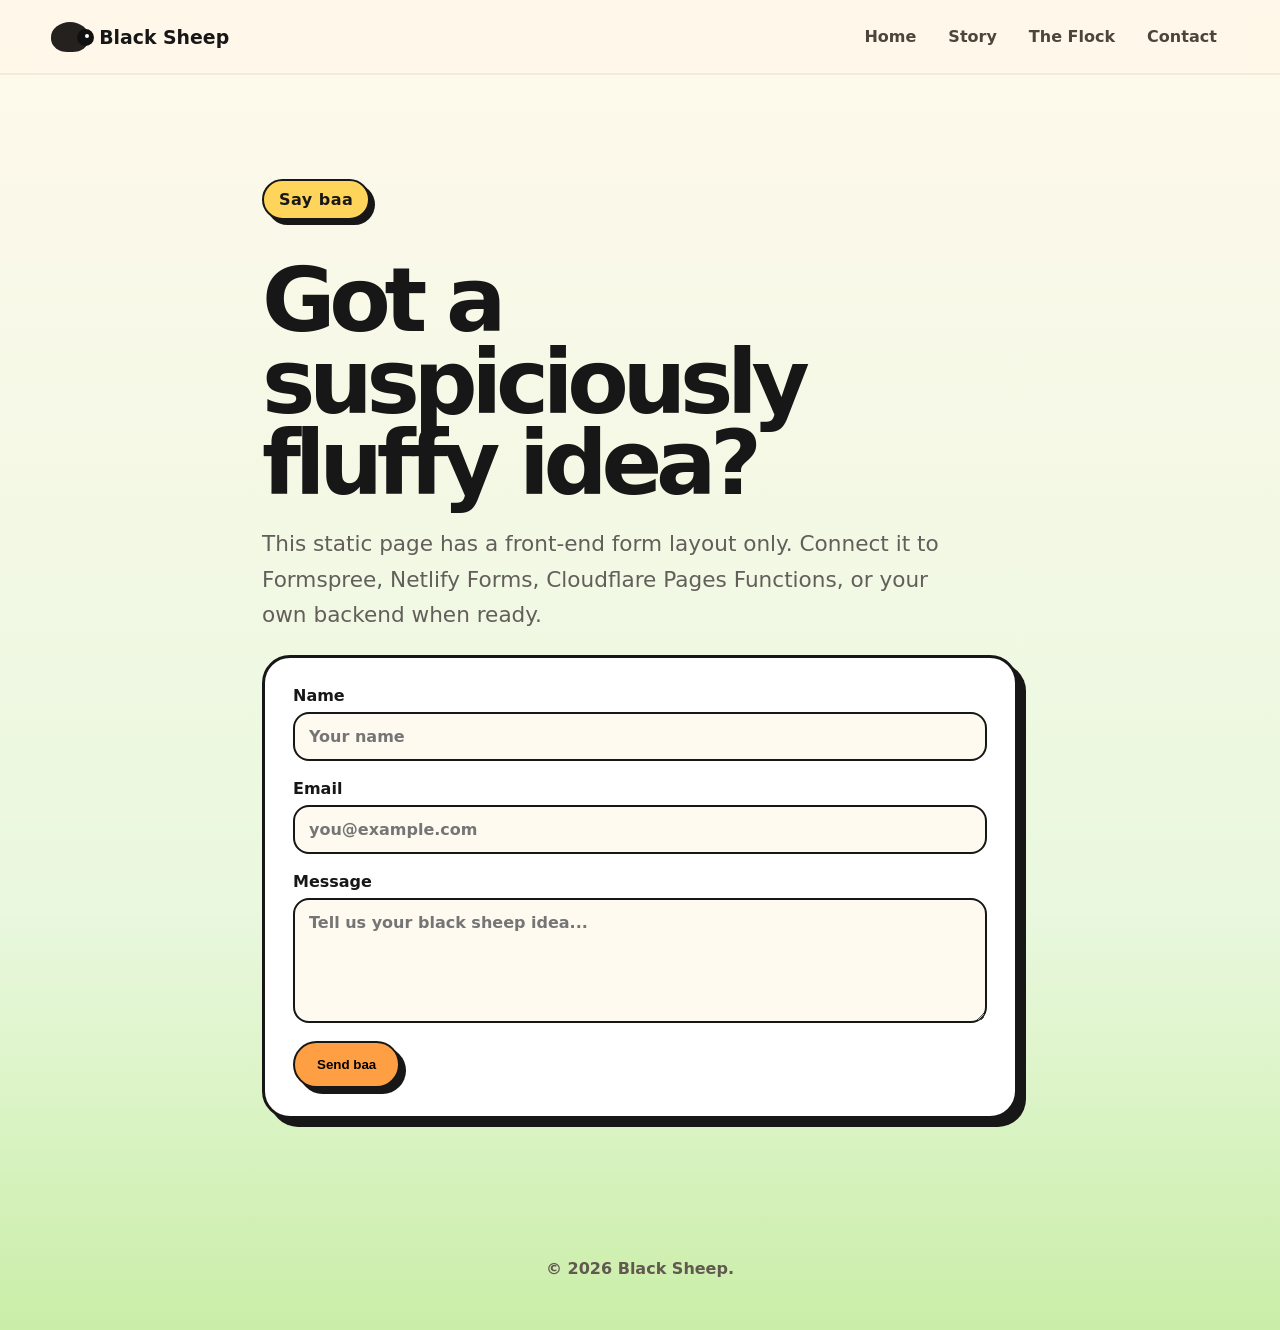
==== contact.html @ a2f7b1ea "Add files via upload" ====
<!doctype html>
<html lang="en-NZ">
<head>
  <meta charset="utf-8" />
  <meta name="viewport" content="width=device-width, initial-scale=1" />
  <title>Contact | Black Sheep</title>
  <meta name="description" content="Contact Black Sheep for cute, funny, odd ideas that do not follow the flock." />
  <link rel="canonical" href="https://www.blacksheep.co.nz/contact.html" />
  <link rel="stylesheet" href="assets/styles.css" />
</head>
<body>
  <header class="site-header">
    <a class="brand" href="index.html"><span class="mini-sheep"><span></span></span><strong>Black Sheep</strong></a>
    <nav><a href="index.html">Home</a><a href="story.html">Story</a><a href="flock.html">The Flock</a><a href="contact.html">Contact</a></nav>
  </header>
  <main class="section-wrap page contact-page">
    <p class="eyebrow">Say baa</p>
    <h1>Got a suspiciously fluffy idea?</h1>
    <p class="lead">This static page has a front-end form layout only. Connect it to Formspree, Netlify Forms, Cloudflare Pages Functions, or your own backend when ready.</p>
    <form class="contact-form" action="#" method="post">
      <label>Name <input type="text" name="name" placeholder="Your name" /></label>
      <label>Email <input type="email" name="email" placeholder="you@example.com" /></label>
      <label>Message <textarea name="message" rows="5" placeholder="Tell us your black sheep idea..."></textarea></label>
      <button class="button primary" type="submit">Send baa</button>
    </form>
  </main>
  <footer><p>© <span id="year"></span> Black Sheep.</p></footer>
  <script src="assets/script.js"></script>
</body>
</html>
---- assets/styles.css ----
:root{
  --ink:#171717; --muted:#625f5b; --cream:#fff7e8; --yellow:#ffd45a; --orange:#ff9f43;
  --green:#93d38a; --grass:#b7e69d; --white:#fff; --soft:#f5ead7; --black:#25211f;
  --shadow:0 18px 45px rgba(39,31,22,.14); --radius:28px;
}
*{box-sizing:border-box} body{margin:0;font-family:ui-rounded,"Avenir Next",system-ui,-apple-system,BlinkMacSystemFont,"Segoe UI",sans-serif;background:linear-gradient(#fff9ec,#eaf8df 68%,#caeea8);color:var(--ink);}
a{color:inherit;text-decoration:none}.site-header{position:sticky;top:0;z-index:10;display:flex;justify-content:space-between;align-items:center;gap:20px;padding:18px clamp(18px,4vw,56px);background:rgba(255,247,232,.86);backdrop-filter:blur(14px);border-bottom:2px solid rgba(23,23,23,.06)}
.brand{display:flex;align-items:center;gap:10px;font-size:1.18rem}.mini-sheep{width:38px;height:30px;background:var(--black);border-radius:50% 50% 44% 44%;display:inline-block;position:relative}.mini-sheep span{position:absolute;right:-5px;top:7px;width:17px;height:17px;background:#111;border-radius:50%}.mini-sheep:after{content:"";position:absolute;right:0;top:12px;width:4px;height:4px;background:white;border-radius:50%}
nav{display:flex;gap:8px;flex-wrap:wrap;justify-content:flex-end}nav a{padding:9px 12px;border-radius:999px;font-weight:700;color:#4d443c}nav a:hover{background:var(--yellow)}
.section-wrap{max-width:1160px;margin:0 auto;padding:clamp(42px,7vw,88px) clamp(18px,4vw,32px)}.hero{display:grid;grid-template-columns:1fr 1.05fr;align-items:center;gap:38px;min-height:75vh}.eyebrow{display:inline-block;background:var(--yellow);padding:9px 15px;border:2px solid var(--ink);border-radius:999px;font-weight:900;box-shadow:5px 5px 0 var(--ink);letter-spacing:.03em}h1{font-size:clamp(2.8rem,7vw,6.8rem);line-height:.91;margin:24px 0 18px;letter-spacing:-.07em}h2{font-size:clamp(1.4rem,3vw,2.05rem);margin:0 0 10px}.lead{font-size:clamp(1.1rem,2vw,1.35rem);line-height:1.65;color:var(--muted);max-width:680px}.hero-actions{display:flex;gap:14px;flex-wrap:wrap;margin-top:28px}.button{border:2px solid var(--ink);border-radius:999px;padding:14px 22px;font-weight:900;box-shadow:6px 6px 0 var(--ink);transition:.18s}.button:hover{transform:translate(2px,2px);box-shadow:3px 3px 0 var(--ink)}.primary{background:var(--orange)}.ghost{background:var(--white)}
.hero-art{position:relative;min-height:520px;background:linear-gradient(#8ed8ff,#eaf9ff 58%,#9fe07d 59%);border:3px solid var(--ink);border-radius:var(--radius);overflow:hidden;box-shadow:var(--shadow)}.sun{position:absolute;right:42px;top:38px;width:92px;height:92px;background:var(--yellow);border:3px solid var(--ink);border-radius:50%;box-shadow:7px 7px 0 rgba(23,23,23,.18)}.cloud,.cloud:before,.cloud:after{position:absolute;background:#fff;border:3px solid var(--ink);border-radius:999px}.cloud{width:118px;height:42px}.cloud:before{content:"";width:55px;height:55px;left:20px;top:-25px}.cloud:after{content:"";width:45px;height:45px;right:18px;top:-18px}.c1{left:48px;top:62px}.c2{left:245px;top:120px;transform:scale(.78)}
.black-sheep{position:absolute;left:50%;bottom:82px;transform:translateX(-45%);width:250px;height:210px;animation:bob 3s ease-in-out infinite}.wool{position:absolute;left:30px;top:38px;width:175px;height:118px;background:#221f1d;border:4px solid var(--ink);border-radius:55% 50% 48% 55%;box-shadow:inset 12px 12px 0 rgba(255,255,255,.04)}.wool:before,.wool:after{content:"";position:absolute;background:#221f1d;border:4px solid var(--ink);border-radius:50%}.wool:before{width:62px;height:62px;left:-24px;top:14px}.wool:after{width:70px;height:70px;right:-19px;top:10px}.face{position:absolute;right:12px;top:58px;width:86px;height:96px;background:#33302d;border:4px solid var(--ink);border-radius:45% 45% 50% 50%}.ear{position:absolute;width:34px;height:46px;background:#201e1c;border:4px solid var(--ink);border-radius:50%;top:65px}.ear.left{right:83px;transform:rotate(-32deg)}.ear.right{right:-4px;transform:rotate(30deg)}.eye{position:absolute;width:13px;height:13px;background:white;border:3px solid #111;border-radius:50%;top:92px}.eye.left{right:62px}.eye.right{right:31px}.smile{position:absolute;right:38px;top:122px;width:28px;height:14px;border-bottom:4px solid #111;border-radius:0 0 999px 999px}.leg{position:absolute;bottom:16px;width:22px;height:58px;background:#171717;border:3px solid #111;border-radius:999px}.l1{left:76px}.l2{left:158px}.seep{position:absolute;left:34px;bottom:-20px;width:42px;height:66px;background:#111;border-radius:50% 50% 55% 55%;filter:drop-shadow(0 8px 0 rgba(0,0,0,.08));animation:drip 2.5s ease-in-out infinite}.speech{position:absolute;right:35px;bottom:250px;background:white;border:3px solid var(--ink);border-radius:22px;padding:12px 18px;font-weight:900;box-shadow:6px 6px 0 var(--ink)}.speech:after{content:"";position:absolute;bottom:-14px;left:25px;width:22px;height:22px;background:white;border-right:3px solid var(--ink);border-bottom:3px solid var(--ink);transform:rotate(45deg)}
.white-sheep{position:absolute;bottom:102px;width:105px;height:70px;background:white;border:3px solid var(--ink);border-radius:50%;opacity:.92}.white-sheep:before{content:"";position:absolute;right:-20px;top:18px;width:45px;height:42px;background:#f7efe2;border:3px solid var(--ink);border-radius:50%}.white-sheep i,.white-sheep i:before{position:absolute;bottom:-32px;width:13px;height:35px;background:#f7efe2;border:3px solid var(--ink);border-radius:99px;content:""}.white-sheep i{left:28px}.white-sheep i:before{left:40px;bottom:-3px}.s1{left:55px;transform:rotate(-5deg)}.s2{right:70px;bottom:76px;transform:scale(.8) rotate(5deg);opacity:.75}
.cards{display:grid;grid-template-columns:repeat(3,1fr);gap:20px;padding-top:10px}.card,.panel,.profile,.contact-form{background:rgba(255,255,255,.72);border:3px solid var(--ink);border-radius:var(--radius);padding:28px;box-shadow:8px 8px 0 var(--ink)}.card-icon{font-size:2.4rem}.card p,.panel p,.profile p{color:var(--muted);line-height:1.6}.banner{margin-top:24px;margin-bottom:56px;background:var(--yellow);border:3px solid var(--ink);border-radius:var(--radius);box-shadow:10px 10px 0 var(--ink);text-align:center}.banner h2{font-size:clamp(2rem,4vw,3.8rem)}.page{min-height:70vh}.story-grid{display:grid;grid-template-columns:1fr 1fr;gap:22px}.wide{grid-column:1/-1}.dark-panel{background:#222;color:white}.dark-panel p{color:#eadfcb}.flock-grid{display:grid;grid-template-columns:repeat(4,1fr);gap:18px}.profile{text-align:center}.profile.black{background:#222;color:white}.profile.black p{color:#eee}.avatar{font-size:3.4rem;margin-bottom:12px}.contact-page{max-width:820px}.contact-form{display:grid;gap:18px;background:white}.contact-form label{font-weight:900;display:grid;gap:7px}.contact-form input,.contact-form textarea{width:100%;border:2px solid var(--ink);border-radius:16px;padding:13px 14px;font:inherit;background:#fffaf0}button{cursor:pointer;justify-self:start}footer{text-align:center;padding:36px 18px;color:#61584f;font-weight:700}
@keyframes bob{0%,100%{transform:translateX(-45%) translateY(0)}50%{transform:translateX(-45%) translateY(-10px)}}@keyframes drip{0%,100%{transform:scaleY(.85)}50%{transform:scaleY(1.05)}}
@media(max-width:860px){.hero{grid-template-columns:1fr}.hero-art{min-height:430px}nav{font-size:.92rem}.cards,.story-grid,.flock-grid{grid-template-columns:1fr}h1{letter-spacing:-.05em}.wide{grid-column:auto}.site-header{align-items:flex-start;flex-direction:column}}
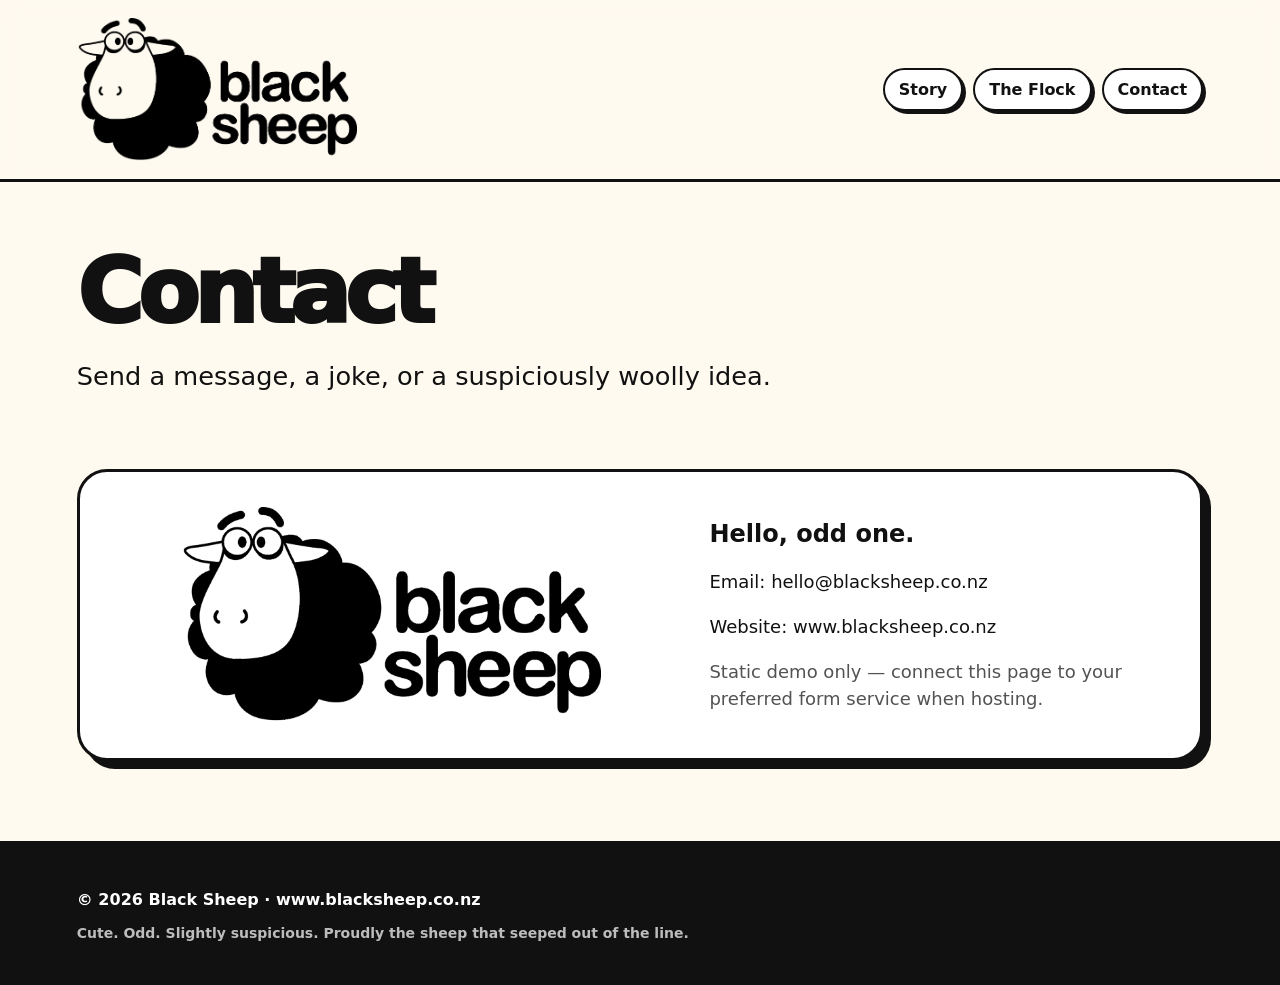
==== commit 6248892c: "Add files via upload" ====
--- a/contact.html
+++ b/contact.html
@@ -1,30 +1,4 @@
-<!doctype html>
-<html lang="en-NZ">
-<head>
-  <meta charset="utf-8" />
-  <meta name="viewport" content="width=device-width, initial-scale=1" />
-  <title>Contact | Black Sheep</title>
-  <meta name="description" content="Contact Black Sheep for cute, funny, odd ideas that do not follow the flock." />
-  <link rel="canonical" href="https://www.blacksheep.co.nz/contact.html" />
-  <link rel="stylesheet" href="assets/styles.css" />
-</head>
-<body>
-  <header class="site-header">
-    <a class="brand" href="index.html"><span class="mini-sheep"><span></span></span><strong>Black Sheep</strong></a>
-    <nav><a href="index.html">Home</a><a href="story.html">Story</a><a href="flock.html">The Flock</a><a href="contact.html">Contact</a></nav>
-  </header>
-  <main class="section-wrap page contact-page">
-    <p class="eyebrow">Say baa</p>
-    <h1>Got a suspiciously fluffy idea?</h1>
-    <p class="lead">This static page has a front-end form layout only. Connect it to Formspree, Netlify Forms, Cloudflare Pages Functions, or your own backend when ready.</p>
-    <form class="contact-form" action="#" method="post">
-      <label>Name <input type="text" name="name" placeholder="Your name" /></label>
-      <label>Email <input type="email" name="email" placeholder="you@example.com" /></label>
-      <label>Message <textarea name="message" rows="5" placeholder="Tell us your black sheep idea..."></textarea></label>
-      <button class="button primary" type="submit">Send baa</button>
-    </form>
-  </main>
-  <footer><p>© <span id="year"></span> Black Sheep.</p></footer>
-  <script src="assets/script.js"></script>
-</body>
-</html>
+<!doctype html><html lang="en-NZ"><head><meta charset="utf-8"><meta name="viewport" content="width=device-width,initial-scale=1"><title>Contact | Black Sheep</title><meta name="description" content="Contact Black Sheep."><link rel="icon" href="assets/favicon.png"><link rel="stylesheet" href="assets/styles.css"></head><body><header class="site-header">
+  <a class="brand" href="index.html" aria-label="Black Sheep home"><img src="assets/black-sheep-logo.png" alt="Black Sheep logo"></a>
+  <nav><a href="story.html">Story</a><a href="flock.html">The Flock</a><a href="contact.html">Contact</a></nav>
+</header><main><section class="subhero"><h1>Contact</h1><p>Send a message, a joke, or a suspiciously woolly idea.</p></section><section class="contact-card"><img src="assets/black-sheep-logo.png" alt="Black Sheep logo"><div><h2>Hello, odd one.</h2><p>Email: hello@blacksheep.co.nz</p><p>Website: www.blacksheep.co.nz</p><p class="tiny">Static demo only — connect this page to your preferred form service when hosting.</p></div></section></main><footer class="site-footer"><p>© 2026 Black Sheep · www.blacksheep.co.nz</p><p class="tiny">Cute. Odd. Slightly suspicious. Proudly the sheep that seeped out of the line.</p></footer><script src="assets/script.js"></script></body></html>
--- a/assets/styles.css
+++ b/assets/styles.css
@@ -1,16 +1 @@
-:root{
-  --ink:#171717; --muted:#625f5b; --cream:#fff7e8; --yellow:#ffd45a; --orange:#ff9f43;
-  --green:#93d38a; --grass:#b7e69d; --white:#fff; --soft:#f5ead7; --black:#25211f;
-  --shadow:0 18px 45px rgba(39,31,22,.14); --radius:28px;
-}
-*{box-sizing:border-box} body{margin:0;font-family:ui-rounded,"Avenir Next",system-ui,-apple-system,BlinkMacSystemFont,"Segoe UI",sans-serif;background:linear-gradient(#fff9ec,#eaf8df 68%,#caeea8);color:var(--ink);}
-a{color:inherit;text-decoration:none}.site-header{position:sticky;top:0;z-index:10;display:flex;justify-content:space-between;align-items:center;gap:20px;padding:18px clamp(18px,4vw,56px);background:rgba(255,247,232,.86);backdrop-filter:blur(14px);border-bottom:2px solid rgba(23,23,23,.06)}
-.brand{display:flex;align-items:center;gap:10px;font-size:1.18rem}.mini-sheep{width:38px;height:30px;background:var(--black);border-radius:50% 50% 44% 44%;display:inline-block;position:relative}.mini-sheep span{position:absolute;right:-5px;top:7px;width:17px;height:17px;background:#111;border-radius:50%}.mini-sheep:after{content:"";position:absolute;right:0;top:12px;width:4px;height:4px;background:white;border-radius:50%}
-nav{display:flex;gap:8px;flex-wrap:wrap;justify-content:flex-end}nav a{padding:9px 12px;border-radius:999px;font-weight:700;color:#4d443c}nav a:hover{background:var(--yellow)}
-.section-wrap{max-width:1160px;margin:0 auto;padding:clamp(42px,7vw,88px) clamp(18px,4vw,32px)}.hero{display:grid;grid-template-columns:1fr 1.05fr;align-items:center;gap:38px;min-height:75vh}.eyebrow{display:inline-block;background:var(--yellow);padding:9px 15px;border:2px solid var(--ink);border-radius:999px;font-weight:900;box-shadow:5px 5px 0 var(--ink);letter-spacing:.03em}h1{font-size:clamp(2.8rem,7vw,6.8rem);line-height:.91;margin:24px 0 18px;letter-spacing:-.07em}h2{font-size:clamp(1.4rem,3vw,2.05rem);margin:0 0 10px}.lead{font-size:clamp(1.1rem,2vw,1.35rem);line-height:1.65;color:var(--muted);max-width:680px}.hero-actions{display:flex;gap:14px;flex-wrap:wrap;margin-top:28px}.button{border:2px solid var(--ink);border-radius:999px;padding:14px 22px;font-weight:900;box-shadow:6px 6px 0 var(--ink);transition:.18s}.button:hover{transform:translate(2px,2px);box-shadow:3px 3px 0 var(--ink)}.primary{background:var(--orange)}.ghost{background:var(--white)}
-.hero-art{position:relative;min-height:520px;background:linear-gradient(#8ed8ff,#eaf9ff 58%,#9fe07d 59%);border:3px solid var(--ink);border-radius:var(--radius);overflow:hidden;box-shadow:var(--shadow)}.sun{position:absolute;right:42px;top:38px;width:92px;height:92px;background:var(--yellow);border:3px solid var(--ink);border-radius:50%;box-shadow:7px 7px 0 rgba(23,23,23,.18)}.cloud,.cloud:before,.cloud:after{position:absolute;background:#fff;border:3px solid var(--ink);border-radius:999px}.cloud{width:118px;height:42px}.cloud:before{content:"";width:55px;height:55px;left:20px;top:-25px}.cloud:after{content:"";width:45px;height:45px;right:18px;top:-18px}.c1{left:48px;top:62px}.c2{left:245px;top:120px;transform:scale(.78)}
-.black-sheep{position:absolute;left:50%;bottom:82px;transform:translateX(-45%);width:250px;height:210px;animation:bob 3s ease-in-out infinite}.wool{position:absolute;left:30px;top:38px;width:175px;height:118px;background:#221f1d;border:4px solid var(--ink);border-radius:55% 50% 48% 55%;box-shadow:inset 12px 12px 0 rgba(255,255,255,.04)}.wool:before,.wool:after{content:"";position:absolute;background:#221f1d;border:4px solid var(--ink);border-radius:50%}.wool:before{width:62px;height:62px;left:-24px;top:14px}.wool:after{width:70px;height:70px;right:-19px;top:10px}.face{position:absolute;right:12px;top:58px;width:86px;height:96px;background:#33302d;border:4px solid var(--ink);border-radius:45% 45% 50% 50%}.ear{position:absolute;width:34px;height:46px;background:#201e1c;border:4px solid var(--ink);border-radius:50%;top:65px}.ear.left{right:83px;transform:rotate(-32deg)}.ear.right{right:-4px;transform:rotate(30deg)}.eye{position:absolute;width:13px;height:13px;background:white;border:3px solid #111;border-radius:50%;top:92px}.eye.left{right:62px}.eye.right{right:31px}.smile{position:absolute;right:38px;top:122px;width:28px;height:14px;border-bottom:4px solid #111;border-radius:0 0 999px 999px}.leg{position:absolute;bottom:16px;width:22px;height:58px;background:#171717;border:3px solid #111;border-radius:999px}.l1{left:76px}.l2{left:158px}.seep{position:absolute;left:34px;bottom:-20px;width:42px;height:66px;background:#111;border-radius:50% 50% 55% 55%;filter:drop-shadow(0 8px 0 rgba(0,0,0,.08));animation:drip 2.5s ease-in-out infinite}.speech{position:absolute;right:35px;bottom:250px;background:white;border:3px solid var(--ink);border-radius:22px;padding:12px 18px;font-weight:900;box-shadow:6px 6px 0 var(--ink)}.speech:after{content:"";position:absolute;bottom:-14px;left:25px;width:22px;height:22px;background:white;border-right:3px solid var(--ink);border-bottom:3px solid var(--ink);transform:rotate(45deg)}
-.white-sheep{position:absolute;bottom:102px;width:105px;height:70px;background:white;border:3px solid var(--ink);border-radius:50%;opacity:.92}.white-sheep:before{content:"";position:absolute;right:-20px;top:18px;width:45px;height:42px;background:#f7efe2;border:3px solid var(--ink);border-radius:50%}.white-sheep i,.white-sheep i:before{position:absolute;bottom:-32px;width:13px;height:35px;background:#f7efe2;border:3px solid var(--ink);border-radius:99px;content:""}.white-sheep i{left:28px}.white-sheep i:before{left:40px;bottom:-3px}.s1{left:55px;transform:rotate(-5deg)}.s2{right:70px;bottom:76px;transform:scale(.8) rotate(5deg);opacity:.75}
-.cards{display:grid;grid-template-columns:repeat(3,1fr);gap:20px;padding-top:10px}.card,.panel,.profile,.contact-form{background:rgba(255,255,255,.72);border:3px solid var(--ink);border-radius:var(--radius);padding:28px;box-shadow:8px 8px 0 var(--ink)}.card-icon{font-size:2.4rem}.card p,.panel p,.profile p{color:var(--muted);line-height:1.6}.banner{margin-top:24px;margin-bottom:56px;background:var(--yellow);border:3px solid var(--ink);border-radius:var(--radius);box-shadow:10px 10px 0 var(--ink);text-align:center}.banner h2{font-size:clamp(2rem,4vw,3.8rem)}.page{min-height:70vh}.story-grid{display:grid;grid-template-columns:1fr 1fr;gap:22px}.wide{grid-column:1/-1}.dark-panel{background:#222;color:white}.dark-panel p{color:#eadfcb}.flock-grid{display:grid;grid-template-columns:repeat(4,1fr);gap:18px}.profile{text-align:center}.profile.black{background:#222;color:white}.profile.black p{color:#eee}.avatar{font-size:3.4rem;margin-bottom:12px}.contact-page{max-width:820px}.contact-form{display:grid;gap:18px;background:white}.contact-form label{font-weight:900;display:grid;gap:7px}.contact-form input,.contact-form textarea{width:100%;border:2px solid var(--ink);border-radius:16px;padding:13px 14px;font:inherit;background:#fffaf0}button{cursor:pointer;justify-self:start}footer{text-align:center;padding:36px 18px;color:#61584f;font-weight:700}
-@keyframes bob{0%,100%{transform:translateX(-45%) translateY(0)}50%{transform:translateX(-45%) translateY(-10px)}}@keyframes drip{0%,100%{transform:scaleY(.85)}50%{transform:scaleY(1.05)}}
-@media(max-width:860px){.hero{grid-template-columns:1fr}.hero-art{min-height:430px}nav{font-size:.92rem}.cards,.story-grid,.flock-grid{grid-template-columns:1fr}h1{letter-spacing:-.05em}.wide{grid-column:auto}.site-header{align-items:flex-start;flex-direction:column}}
+*{box-sizing:border-box}body{margin:0;font-family:Inter,ui-sans-serif,system-ui,-apple-system,BlinkMacSystemFont,"Segoe UI",sans-serif;background:#fffaf0;color:#111}a{color:inherit}.site-header{position:sticky;top:0;z-index:10;display:flex;justify-content:space-between;align-items:center;padding:18px 6vw;background:rgba(255,250,240,.86);backdrop-filter:blur(10px);border-bottom:3px solid #111}.brand img{width:min(280px,52vw);display:block}nav{display:flex;gap:10px;flex-wrap:wrap}nav a{font-weight:900;text-decoration:none;padding:10px 14px;border:2px solid #111;border-radius:999px;background:#fff;box-shadow:3px 3px 0 #111}main{overflow:hidden}.hero{display:grid;grid-template-columns:1fr 1fr;gap:48px;align-items:center;padding:70px 6vw 50px}.eyebrow{font-weight:900;letter-spacing:.08em;text-transform:uppercase}.hero h1,.subhero h1{font-size:clamp(44px,7vw,96px);line-height:.9;margin:12px 0;font-weight:1000;letter-spacing:-.06em}.lead,.subhero p{font-size:clamp(18px,2vw,26px);line-height:1.35;max-width:760px}.button{display:inline-block;margin:10px 10px 0 0;padding:15px 22px;border:3px solid #111;border-radius:18px;background:#111;color:#fff;text-decoration:none;font-weight:950;box-shadow:6px 6px 0 #ffcf33}.button.ghost{background:#fff;color:#111}.hero-card{position:relative;padding:30px;border:4px solid #111;border-radius:42px;background:#fff;box-shadow:14px 14px 0 #111;transform:rotate(1.5deg)}.hero-card img,.story-grid img,.contact-card img{width:100%;height:auto;display:block}.bubble{position:absolute;right:20px;bottom:-24px;background:#ffcf33;border:3px solid #111;border-radius:999px;padding:14px 18px;font-weight:950;box-shadow:5px 5px 0 #111}.pun-panel{margin:30px 6vw;padding:42px;border-radius:34px;background:#111;color:#fff}.pun-panel h2{font-size:clamp(34px,5vw,68px);margin:0 0 10px}.pun-panel p{font-size:22px;line-height:1.45;max-width:900px}.cards{display:grid;grid-template-columns:repeat(3,1fr);gap:22px;padding:35px 6vw 80px}.cards article,.contact-card,.story-grid{border:3px solid #111;border-radius:30px;background:#fff;padding:28px;box-shadow:8px 8px 0 #111}.cards h3{font-size:30px;margin:0 0 10px}.cards p,.story-grid p,.contact-card p{font-size:18px;line-height:1.5}.subhero{padding:58px 6vw 20px}.story-grid,.contact-card{display:grid;grid-template-columns:1.1fr .9fr;gap:36px;align-items:center;margin:30px 6vw 80px}.story-grid img,.contact-card img{max-width:420px;margin:auto}.flock{padding-top:20px}.site-footer{border-top:3px solid #111;background:#111;color:#fff;padding:30px 6vw;font-weight:800}.tiny{opacity:.72;font-size:14px}@media(max-width:850px){.site-header,.hero,.story-grid,.contact-card{grid-template-columns:1fr;display:grid}.site-header{position:relative}.hero{padding-top:38px}.cards{grid-template-columns:1fr}.hero-card{box-shadow:8px 8px 0 #111}.bubble{position:static;margin-top:16px;display:inline-block}nav a{font-size:14px;padding:8px 10px}}
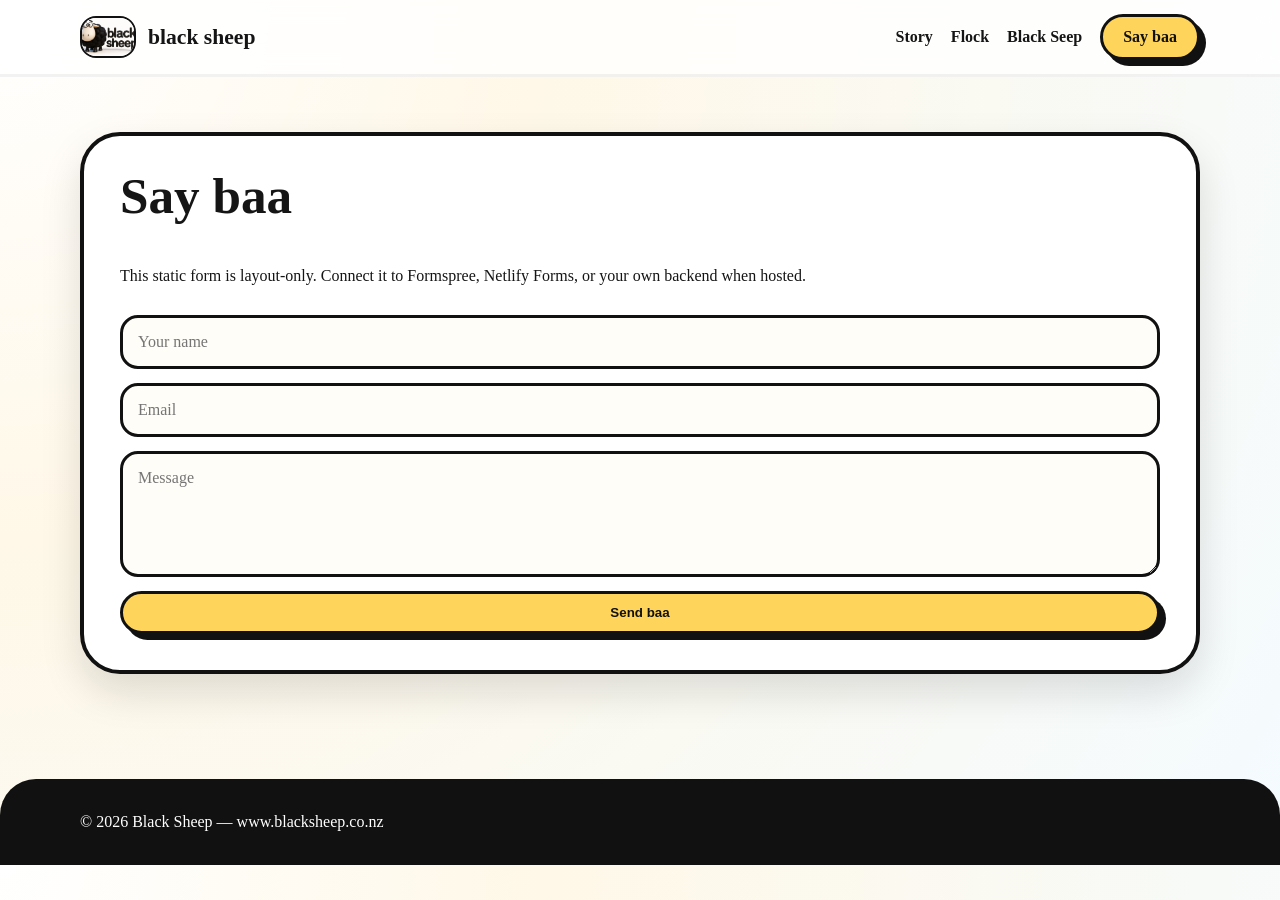
==== commit 2aff5b94: "Add files via upload" ====
--- a/contact.html
+++ b/contact.html
@@ -1,4 +1 @@
-<!doctype html><html lang="en-NZ"><head><meta charset="utf-8"><meta name="viewport" content="width=device-width,initial-scale=1"><title>Contact | Black Sheep</title><meta name="description" content="Contact Black Sheep."><link rel="icon" href="assets/favicon.png"><link rel="stylesheet" href="assets/styles.css"></head><body><header class="site-header">
-  <a class="brand" href="index.html" aria-label="Black Sheep home"><img src="assets/black-sheep-logo.png" alt="Black Sheep logo"></a>
-  <nav><a href="story.html">Story</a><a href="flock.html">The Flock</a><a href="contact.html">Contact</a></nav>
-</header><main><section class="subhero"><h1>Contact</h1><p>Send a message, a joke, or a suspiciously woolly idea.</p></section><section class="contact-card"><img src="assets/black-sheep-logo.png" alt="Black Sheep logo"><div><h2>Hello, odd one.</h2><p>Email: hello@blacksheep.co.nz</p><p>Website: www.blacksheep.co.nz</p><p class="tiny">Static demo only — connect this page to your preferred form service when hosting.</p></div></section></main><footer class="site-footer"><p>© 2026 Black Sheep · www.blacksheep.co.nz</p><p class="tiny">Cute. Odd. Slightly suspicious. Proudly the sheep that seeped out of the line.</p></footer><script src="assets/script.js"></script></body></html>+<!doctype html><html lang="en-NZ"><head><meta charset="utf-8"><meta name="viewport" content="width=device-width,initial-scale=1"><title>Contact | Black Sheep</title><meta name="description" content="Contact the Black Sheep mascot site."><link rel="stylesheet" href="assets/css/style.css"></head><body><header><div class="wrap"><nav><a class="brand" href="index.html"><img src="assets/images/blacksheep-3d.jpeg" alt="Black Sheep logo">black sheep</a><div class="links"><a href="story.html">Story</a><a href="flock.html">Flock</a><a href="seep.html">Black Seep</a><a class="button" href="contact.html">Say baa</a></div></nav></div></header><main class="wrap section"><div class="contact"><h2>Say baa</h2><p>This static form is layout-only. Connect it to Formspree, Netlify Forms, or your own backend when hosted.</p><input placeholder="Your name"><input placeholder="Email"><textarea rows="5" placeholder="Message"></textarea><button class="button">Send baa</button></div></main><footer><div class="wrap">© 2026 Black Sheep — www.blacksheep.co.nz</div></footer></body></html>
--- a/assets/css/style.css
+++ b/assets/css/style.css
@@ -0,0 +1 @@
+:root{--ink:#151515;--muted:#5f5f64;--cream:#fff8e8;--white:#fff;--yellow:#ffd45a;--pink:#ff8fb3;--blue:#86d8ff;--mint:#a6f0cf;--shadow:0 18px 40px rgba(18,18,18,.13);--radius:28px}*{box-sizing:border-box}body{margin:0;font-family:Baloo 2, Nunito, system-ui, -apple-system, Segoe UI, sans-serif;color:var(--ink);background:radial-gradient(circle at top left,#fff 0,#fff8e8 35%,#f4fbff 100%);overflow-x:hidden}.wrap{width:min(1120px,92vw);margin:auto}header{position:sticky;top:0;z-index:10;background:rgba(255,255,255,.8);backdrop-filter:blur(14px);border-bottom:3px solid rgba(0,0,0,.05)}nav{display:flex;align-items:center;justify-content:space-between;padding:14px 0}.brand{display:flex;align-items:center;gap:12px;text-decoration:none;color:var(--ink);font-weight:900;font-size:1.35rem}.brand img{width:56px;height:42px;object-fit:cover;border-radius:16px;border:2px solid #111}.links{display:flex;gap:18px;align-items:center}.links a{color:var(--ink);text-decoration:none;font-weight:800}.button,.links .button{display:inline-block;border:3px solid #111;background:var(--yellow);color:#111;border-radius:999px;padding:11px 20px;font-weight:900;text-decoration:none;box-shadow:6px 6px 0 #111;transition:.18s}.button:hover{transform:translate(-2px,-2px);box-shadow:8px 8px 0 #111}.hero{padding:70px 0 35px;display:grid;grid-template-columns:1.05fr .95fr;gap:42px;align-items:center}.eyebrow{display:inline-flex;gap:8px;align-items:center;background:#111;color:#fff;border-radius:999px;padding:8px 14px;font-weight:900}.hero h1{font-size:clamp(3rem,7vw,6.8rem);line-height:.86;margin:22px 0 18px;letter-spacing:-.05em}.hero h1 span{display:block;color:#111;text-shadow:4px 4px 0 var(--yellow)}.hero p{font-size:1.25rem;color:var(--muted);line-height:1.65;margin:0 0 24px}.hero-card{background:#fff;border:4px solid #111;border-radius:36px;padding:18px;box-shadow:var(--shadow);transform:rotate(1.2deg);position:relative}.hero-card:after{content:'black seep → ideas leaking everywhere';position:absolute;right:18px;bottom:-18px;background:var(--pink);border:3px solid #111;border-radius:999px;padding:9px 14px;font-weight:900}.hero-card img{width:100%;display:block;border-radius:26px}.grid{display:grid;grid-template-columns:repeat(3,1fr);gap:22px;padding:55px 0}.card{background:rgba(255,255,255,.86);border:3px solid #111;border-radius:var(--radius);padding:26px;box-shadow:9px 9px 0 rgba(0,0,0,.92)}.card h3{font-size:1.65rem;margin:0 0 8px}.card p{color:var(--muted);line-height:1.6;margin:0}.icon{font-size:2.6rem}.section{padding:55px 0}.split{display:grid;grid-template-columns:.85fr 1.15fr;gap:26px;align-items:center}.bubble{background:#111;color:#fff;border-radius:34px;padding:34px;position:relative}.bubble h2,.section h2{font-size:clamp(2.2rem,4vw,4rem);line-height:.95;margin:0 0 16px}.bubble p{font-size:1.12rem;line-height:1.75;color:#f2f2f2}.list{display:grid;gap:14px}.list div{background:#fff;border:3px solid #111;border-radius:22px;padding:18px;font-weight:850}.seep{background:linear-gradient(135deg,var(--blue),var(--mint));border:4px solid #111;border-radius:40px;padding:40px;text-align:center;box-shadow:var(--shadow);position:relative;overflow:hidden}.seep:before{content:'滴 滴 滴';position:absolute;inset:auto -20px 10px auto;font-size:6rem;font-weight:900;color:rgba(255,255,255,.5);transform:rotate(-12deg)}.seep p{font-size:1.18rem;color:#24313a;line-height:1.65}.gallery{display:grid;grid-template-columns:repeat(4,1fr);gap:16px}.tile{aspect-ratio:1;background:#fff;border:3px solid #111;border-radius:26px;display:grid;place-items:center;font-size:3rem;box-shadow:6px 6px 0 #111}.contact{background:#fff;border:4px solid #111;border-radius:40px;padding:36px;box-shadow:var(--shadow);display:grid;gap:14px}input,textarea{width:100%;border:3px solid #111;border-radius:18px;padding:15px;font:inherit;background:#fffdf7}footer{margin-top:50px;background:#111;color:#fff;padding:34px 0;border-top-left-radius:36px;border-top-right-radius:36px}footer a{color:var(--yellow)}@media(max-width:800px){.hero,.split{grid-template-columns:1fr}.links{display:none}.grid,.gallery{grid-template-columns:1fr}.hero-card:after{position:static;display:block;margin-top:10px;text-align:center}.hero{padding-top:38px}}
